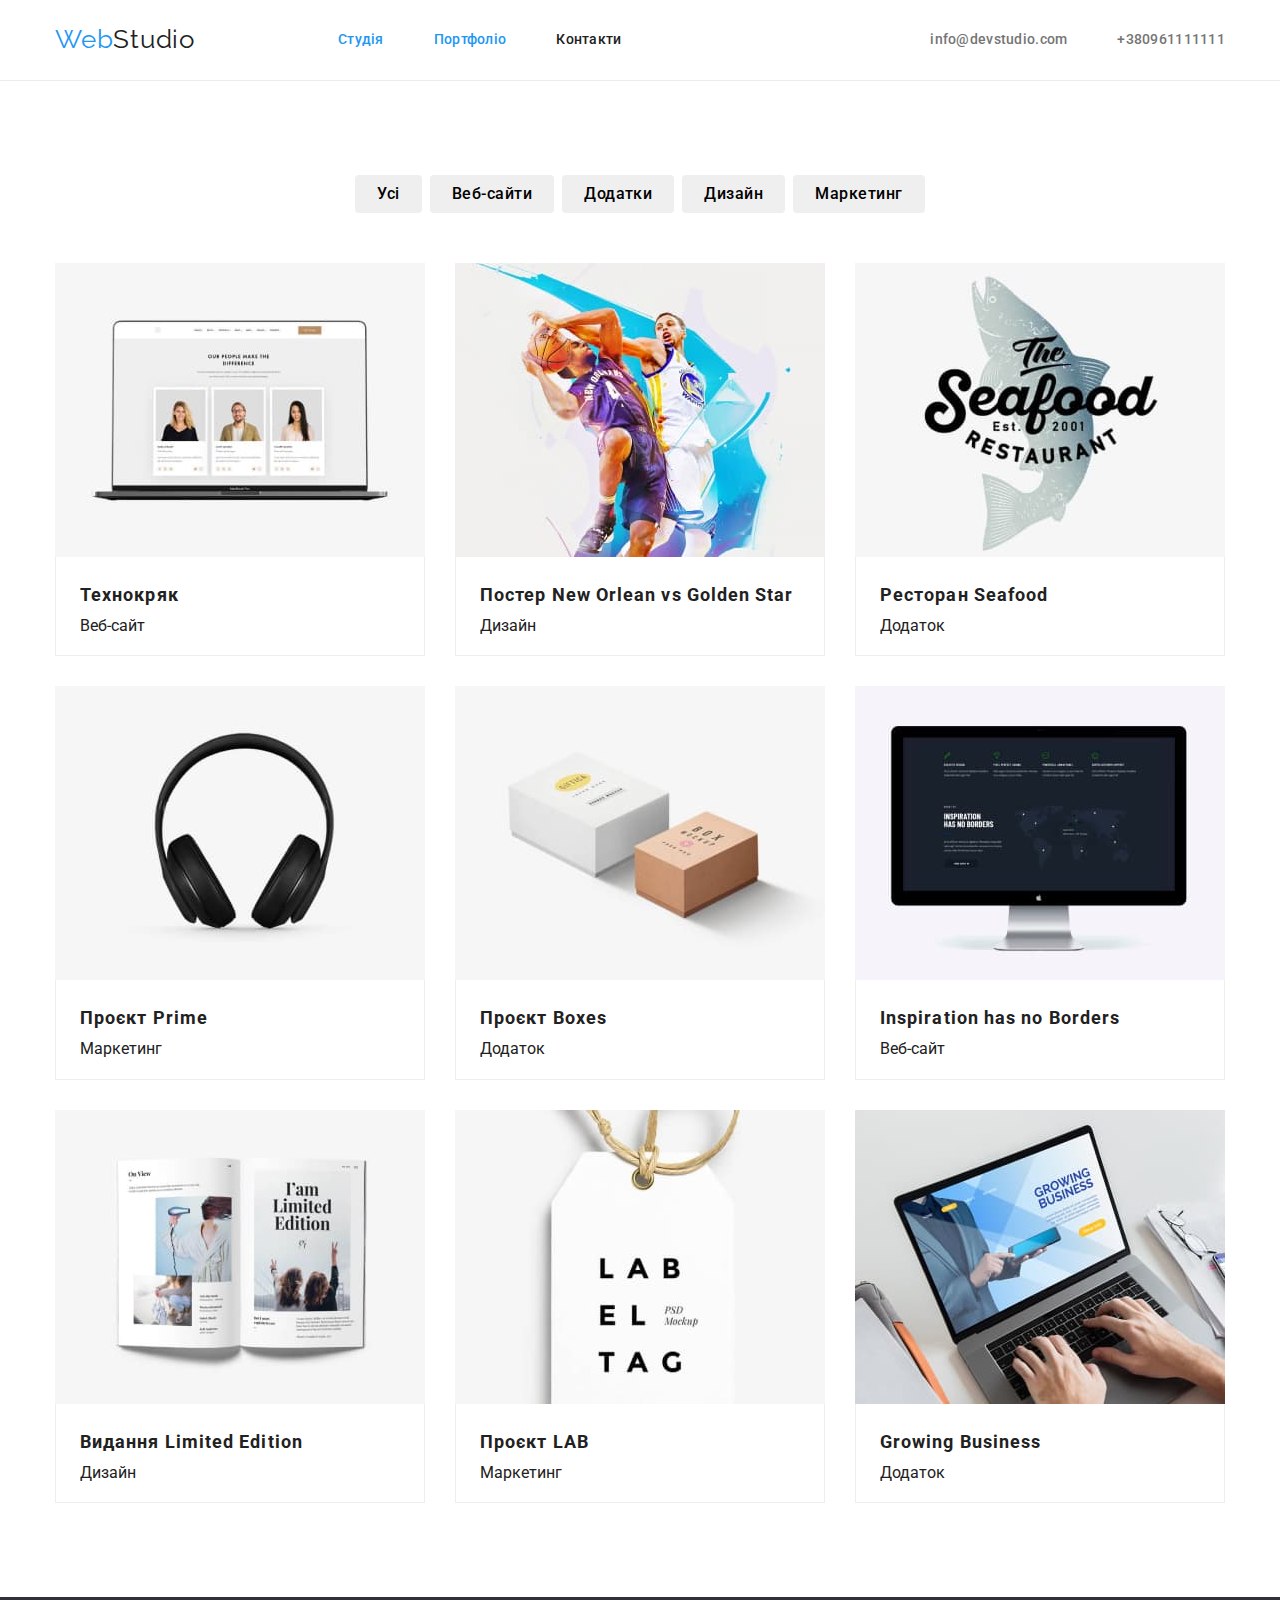
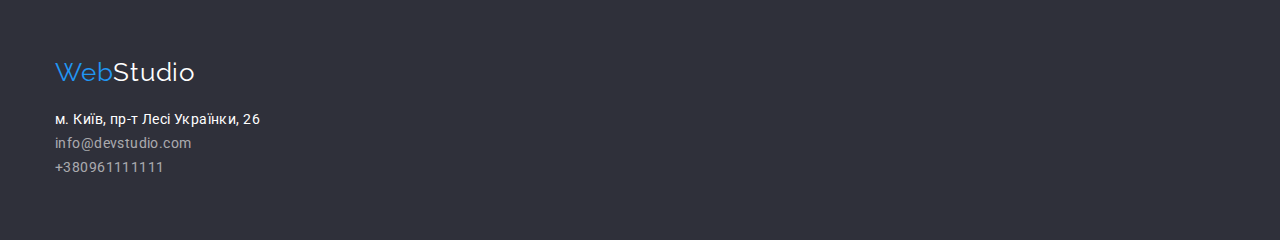
==== portfolio.html @ ae342840 "Сreate repositiriy" ====
<!DOCTYPE html>
<html lang="uk">
<head>
    <meta charset="UTF-8">
    <meta http-equiv="X-UA-Compatible" content="IE=edge">
    <meta name="viewport" content="width=device-width, initial-scale=1.0">
    <title>Студія</title>

    <link rel="preconnect" href="https://fonts.googleapis.com">
    <link rel="preconnect" href="https://fonts.gstatic.com" crossorigin>
    <link href="https://fonts.googleapis.com/css2?family=Raleway:wght@700&family=Roboto:wght@400;500;700;900&display=swap"
        rel="stylesheet">
        
    <link rel="stylesheet" href="https://cdnjs.cloudflare.com/ajax/libs/modern-normalize/1.0.0/modern-normalize.min.css" />
    <link rel="stylesheet" href="./css/styles.css">
    
</head>
<body>

    

<header class="header">

    <div class="container header-nav">
        <nav>
            <ul class="site-nav list">

                <li> <a class="logo" lang="en" href="./index.html">Web<span class="logo-header-studio">Studio</span></a> </li>
                <li> <a href="./index.html" class="link current">Студія</a> </li>
                <li> <a href="./portfolio.html" class="link current">Портфоліо</a> </li>
                <li> <a href="" class="link">Контакти</a> </li>

            </ul>
        </nav>

        <ul class="site-contacts list">

            <li class="mail"> <a class="link" lang="en" href="malito:info@devstudio.com">info@devstudio.com</a> </li>
            <li> <a class="link" href="tel:+380961111111">+380961111111</a> </li>

        </ul>
    </div>
</header>


<main>

    <section class="section">

        <div class="container">

        <h1 class="visually-hidden">Зразки робіт</h1> <!--Зробити невидимим-->

<ul class="filter list">
    <li class="filter-button"> <button type="button">Усі</button></li>
    <li class="filter-button"> <button type="button">Веб-сайти</button></li>
    <li class="filter-button"> <button type="button">Додатки</button></li>
    <li class="filter-button"> <button type="button">Дизайн</button></li>
    <li> <button type="button">Маркетинг</button></li>
</ul>

<ul class="works list">
    <li class="card"> <a class="link" href=""><img class="works-picture" src="./images/img10.jpg" alt="Головна сторінка сайту Технокряк" width="370" height="294">
        <div class="works-name">
            <h2>Технокряк</h2>
            <p>Веб-сайт</p>
        </div>
        </a>
    </li>

    <li class="card"> <a class="link" href=""><img class="works-picture" src="./images/img11.jpg" alt="Дизайн постеру гри баскетболістів" width="370" height="294">
        <div class="works-name">
            <h2>Постер New Orlean vs Golden Star</h2>
            <p>Дизайн</p>
        </div>
        </a>
    </li>

    <li class="card"> <a class="link" href=""><img class="works-picture" src="./images/img12.jpg" alt="Логотип ресторану з зображенням риби" width="370" height="294">
        <div class="works-name">
            <h2>Ресторан Seafood</h2>
            <p>Додаток</p>
        </div>
        </a>
    </li>

    <li class="card"> <a class="link" href=""><img class="works-picture" src="./images/img13.jpg" alt="Логотип проекту, зображені навушники" width="370" height="294">
        <div class="works-name">
            <h2>Проєкт Prime</h2>
            <p>Маркетинг</p>
        </div>
        </a>
    </li>

    <li class="card"> <a class="link" href=""><img class="works-picture" src="./images/img14.jpg" alt="Логотип проекту, зображені коробки" width="370" height="294">
        <div class="works-name">
            <h2>Проєкт Boxes</h2>
            <p>Додаток</p>
        </div>
        </a>
    </li>

    <li class="card"> <a class="link" href=""><img class="works-picture" src="./images/img15.jpg" alt="Зображення Макбуку" width="370" height="294">
        <div class="works-name">
            <h2>Inspiration has no Borders</h2>
            <p>Веб-сайт</p>
        </div>
        </a>
    </li>

    <li class="card"> <a class="link" href=""><img class="works-picture" src="./images/img16.jpg" alt="Зображення журналу" width="370" height="294">
        <div class="works-name">
            <h2>Видання Limited Edition</h2>
            <p>Дизайн</p>
        </div>
        </a>
    </li>

    <li class="card"> <a class="link" href=""><img class="works-picture" src="./images/img17.jpg" alt="Зображення бірки" width="370" height="294">
        <div class="works-name">
            <h2>Проєкт LAB</h2>
            <p>Маркетинг</p>
        </div>
        </a>
    </li>

    <li class="card"> <a class="link" href=""><img class="works-picture" src="./images/img18.jpg" alt="Ноутбук" width="370" height="294">
        <div class="works-name">
            <h2>Growing Business</h2>
            <p>Додаток</p>
        </div>
        </a>
    </li>
</ul>

</div>

</section>

</main>

<footer>

<div class="container">
    
<a class="logo" lang="en" href="./index.html">Web<span class="logo-studio-footer">Studio</span></a>
    <address>
        <ul class="footer list">
            <li><a class="address" href="https://goo.gl/maps/CPtrU1FHBa2aNyZL9">м. Київ, пр-т Лесі Українки, 26</a></li>
            <li><a href="malito:info@devstudio.com">info@devstudio.com</a></li>
            <li><a href="tel:+380961111111">+380961111111</a></li>
        </ul>
    </address>
</div>

</footer>



</body>
</html>
---- css/styles.css ----
/* основний колір #212121
вторичній колір текста #757575
колір акцента #2196F3
вторичний колір фона #F5F4FA */

:root {
    --primary-white-color: #ffffff;
    --primary-text-color: #212121;
    --accent-color: #2196F3;
    --text-color: #757575;
    /* --card-set-gap: 30px; */
}

body {
    background-color: var(--primary-white-color);
    color: var(--primary-text-color);

    font-family: Roboto, sans-serif;
}

.container {
    width: 1200px;
    /* outline: 2px dashed rgb(236, 22, 172); */
    padding: 0 15px ;
    margin-left: auto;
    margin-right: auto;
}

/* Утіліти */
.list {
    list-style: none;
    padding: 0;
    margin: 0;
}

h1, h2, h3, p {
    margin-top: 0;
    margin-bottom: 0;
    padding-top: 0;
    padding-bottom: 0;
}

.header {
    border-bottom: 1px solid #ECECEC;
    
}
/* nav */
.logo {
    color: var(--accent-color);
    font-family: Raleway, sans-serif;
    font-size: 26px;
    line-height: 1.2;
    letter-spacing: 0.03em;
    text-decoration: none;

    margin-right: 93px;
}

.logo-header-studio {
    color: var(--primary-text-color);
}

.header-nav {
    display: flex;
    align-items: center;  
}


.site-nav {
    display: flex;
    align-items:center;
    gap: 50px;
}

.site-contacts {
    display: flex;
    align-items: center;
    margin-left: auto;
    gap: 50px;
}

.site-nav .link {
    color: var(--primary-text-color);
    font-weight: 500;
    font-size: 14px;
    line-height: 1.14;
    letter-spacing: 0.02em;
    text-decoration: none;

    display: block;
    padding-top: 32px;
    padding-bottom: 32px;
}

.site-nav .link.current {
    color: var(--accent-color);
}

.site-contacts .link {
    color: var(--text-color);
    text-decoration: none;
    font-weight: 500;
    font-size: 14px;
    line-height: 1.14;
    letter-spacing: 0.02em;

    display: block;
    padding-top: 32px;
    padding-bottom: 32px;
}

.site-nav .link:hover, .site-nav .link:focus,
.site-contacts .link:hover, .site-contacts .link:focus {
    color: var(--accent-color);
}

/* hero */
.hero {
    background-color: #000000;
    text-align: center;
    padding-top: 200px;
    padding-bottom: 200px;
}

.hero-title {
    color: var(--primary-white-color);
    font-weight: 900;
    font-size: 44px;
    line-height: 1.36;
    letter-spacing: 0.06em;
    text-transform: uppercase;
    
    margin-bottom: 30px;
    max-width: 690px;
    margin-left: auto;
    margin-right: auto;
}

.hero-button {
    font-family: inherit;
    color: var(--primary-white-color);
    background-color: var(--accent-color);
    font-weight: 700;
    font-size: 16px;
    line-height: 1.9;
    align-items: center;
    letter-spacing: 0.06em;

    border: none;
    border-radius: 4px;
    padding: 10px 32px;

    cursor: pointer;
}

.hero-button:hover, .hero-button:focus {
background-color:#188CE8;
}


/* ПЕРЕВАГИ */
.visually-hidden {
    position: absolute;
    width: 1px;
    height: 1px;
    margin: -1px;
    border: 0;
    padding: 0;
    white-space: nowrap;
    clip-path: inset(100%);
    clip: rect(0 0 0 0);
    overflow: hidden;
}

.features {
    display: flex;
}

.features .features-item:not(:last-child) {
    margin-right: 30px;
}

.features-name {
    font-weight: 700;
    font-size: 14px;
    line-height: 1.14;
    letter-spacing: 0.03em;
    text-transform: uppercase;

    margin-bottom: 10px;
}

.features.list .text {
    font-size: 14px;
    line-height: 1.71;
    letter-spacing: 0.03em;

    margin-bottom: 10px;
}

.text {
    color: var(--text-color);
}

.section {
    padding-top: 94px;
    padding-bottom: 94px;
}
.no-padding {
    padding-top: 0;
}

.section-title {
    font-weight: 700;
    font-size: 36px;
    line-height: 1.17;
    text-align: center;
    letter-spacing: 0.03em;

    margin-bottom: 50px;
}

.example {
    display: flex;
    justify-content: space-between;
}

/* КОМАНДА */
.team {
    background-color: #F5F4FA;  
}

.team-list {
    display: flex;
    justify-content: space-between;
}

.team-item {
    border-radius: 0px 0px 4px 4px;
    box-shadow: 0px 1px 3px rgba(0, 0, 0, 0.12),
        0px 1px 1px rgba(0, 0, 0, 0.14),
        0px 2px 1px rgba(0, 0, 0, 0.2);;
}

.text-container {
    background-color: var(--primary-white-color);
    width: 270px;
    padding: 30px 0px;  
}

.team-subtitle {
    font-weight: 500;
    font-size: 16px;
    line-height: 1.19;
    letter-spacing: 0.03em;
    text-align: center;

    margin-bottom: 10px;
}

.team-list .text {
    font-size: 16px;
    line-height: 1.19;
    letter-spacing: 0.03em;
    text-align: center;
}

/* Footer */
footer {
    background-color: #2F303A;
    padding-top: 60px;
    padding-bottom: 60px;
}


.logo-studio-footer {
    color: var(--primary-white-color);
}

.footer a {
    color:rgba(255, 255, 255, 0.6);
    font-weight: 400;
    font-size: 14px;
    line-height: 1.71;
    letter-spacing: 0.03em;
    text-decoration: none;
    }

.footer a:hover, .footer a:focus {
    color: var(--accent-color);
}    
    
.footer .address {
    color: var(--primary-white-color);
}

address {
    font-style: normal;
    margin-top: 20px;
    }


/* PORTFOLIO */

/* Buttons */
.filter {
    margin-bottom: 50px;
    display: flex;
    justify-content: center;  
}

.filter-button {
    margin-right: 8px;
}

.filter button {
    font-family: inherit;
    font-weight: 500;
    font-size: 16px;
    line-height: 1.62;
    text-align: center;
    letter-spacing: 0.03em;

    cursor: pointer;

    border-radius: 4px;
    border: 0;
    padding: 6px 22px;
}

.filter button:hover, .filter button:focus {
    color: var(--primary-white-color);
    background-color: var(--accent-color);
    box-shadow: 0px 3px 1px rgba(0, 0, 0, 0.1), 0px 1px 2px rgba(0, 0, 0, 0.08), 0px 2px 2px rgba(0, 0, 0, 0.12);
}

/* WORKS */
.works .link {
    text-decoration: none;
    color: var(--primary-text-color);
}
.works h2{
    font-weight: 700;
    font-size: 18px;
    line-height: 2.0;
    letter-spacing: 0.06em;

    margin-bottom: 4px;
}

works p{
    color: var(--text-color);
    font-size: 16px;
    line-height: 1.88;
    letter-spacing: 0.03em;
}

.works-name {
    width: 370px;
    border-bottom: 1px solid #EEEEEE;
    border-right: 1px solid #EEEEEE;
    border-left: 1px solid #EEEEEE;
    padding-left: 24px;
    padding-bottom: 20px;
    padding-top: 20px;
}

.works-picture {
    display: block;
}

.works{
    display: flex;
    flex-wrap: wrap;
    gap: 30px;
}

.card {
    flex-basis: calc((100% - 2*30px) / 3);
}
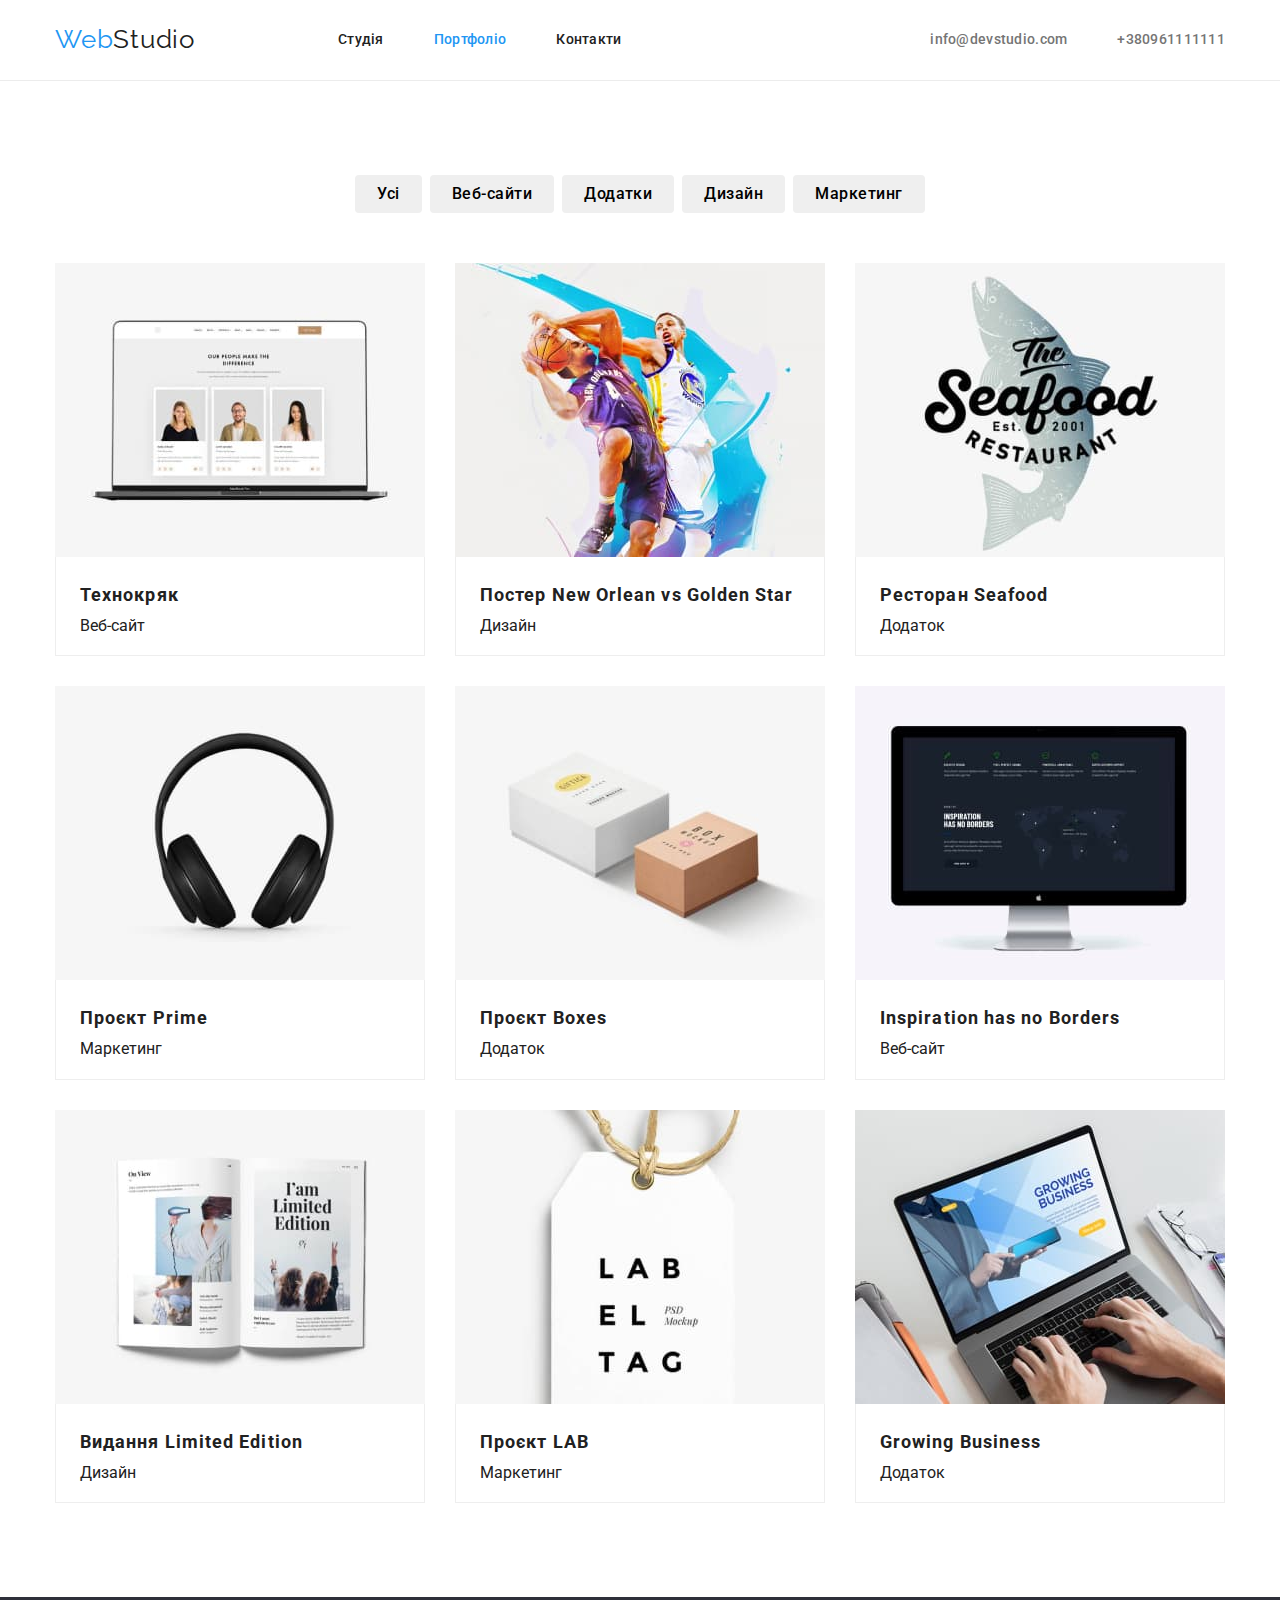
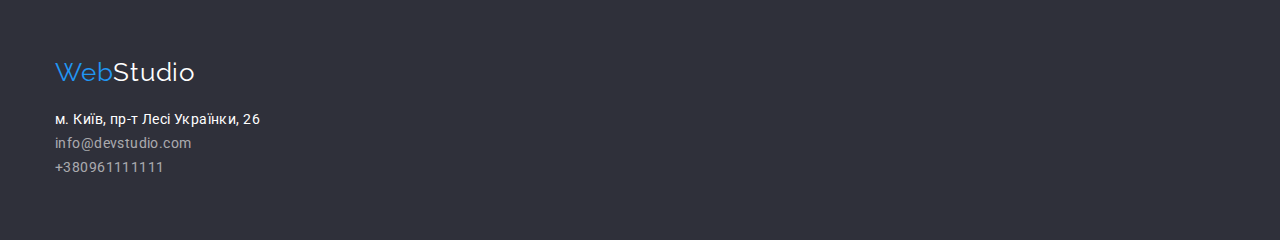
==== commit eb386ae0: "Add images to hero, features" ====
--- a/portfolio.html
+++ b/portfolio.html
@@ -26,7 +26,7 @@
             <ul class="site-nav list">
 
                 <li> <a class="logo" lang="en" href="./index.html">Web<span class="logo-header-studio">Studio</span></a> </li>
-                <li> <a href="./index.html" class="link current">Студія</a> </li>
+                <li> <a href="./index.html" class="link">Студія</a> </li>
                 <li> <a href="./portfolio.html" class="link current">Портфоліо</a> </li>
                 <li> <a href="" class="link">Контакти</a> </li>
 
--- a/css/styles.css
+++ b/css/styles.css
@@ -116,10 +116,28 @@
 
 /* hero */
 .hero {
-    background-color: #000000;
     text-align: center;
+    background-color: #C4C4C4;
+    width: 1600px;
     padding-top: 200px;
     padding-bottom: 200px;
+    margin-left: auto;
+    margin-right: auto;
+}
+/* OVERLAY */
+.overlay {
+    max-width: 1600px;
+    height: 600px;
+    margin-left: auto;
+    margin-right: auto;
+    background-image: linear-gradient(
+        to right,
+        rgba(47, 48, 58, 0.4),
+        rgba(47, 48, 58, 0.4)),
+        url(../images/Header-image.jpg);
+    background-size: cover;
+    background-repeat: no-repeat;
+    background-position: center;
 }
 
 .hero-title {
@@ -198,6 +216,32 @@
     margin-bottom: 10px;
 }
 
+.features-item::before {
+    content: ""; 
+    height: 120px;
+    width: 270px;
+    background-size: contain;
+    background-position: center;
+    background-repeat: no-repeat;
+    display: flex;
+    margin-bottom: 30px;
+}
+
+.details::before {
+    background-image: url(../images/Features1.png);
+}
+
+.timing::before {
+    background-image: url(../images/Features2.png);
+}
+
+.plans::before {
+    background-image: url(../images/Features3.png);
+}
+.technology::before {
+    background-image: url(../images/Features4.png);
+}
+
 .text {
     color: var(--text-color);
 }
@@ -377,4 +421,8 @@
 
 .card {
     flex-basis: calc((100% - 2*30px) / 3);
+}
+
+.card:hover {
+    box-shadow: 0px 1px 1px rgba(0, 0, 0, 0.12), 0px 4px 4px rgba(0, 0, 0, 0.06), 1px 4px 6px rgba(0, 0, 0, 0.16);
 }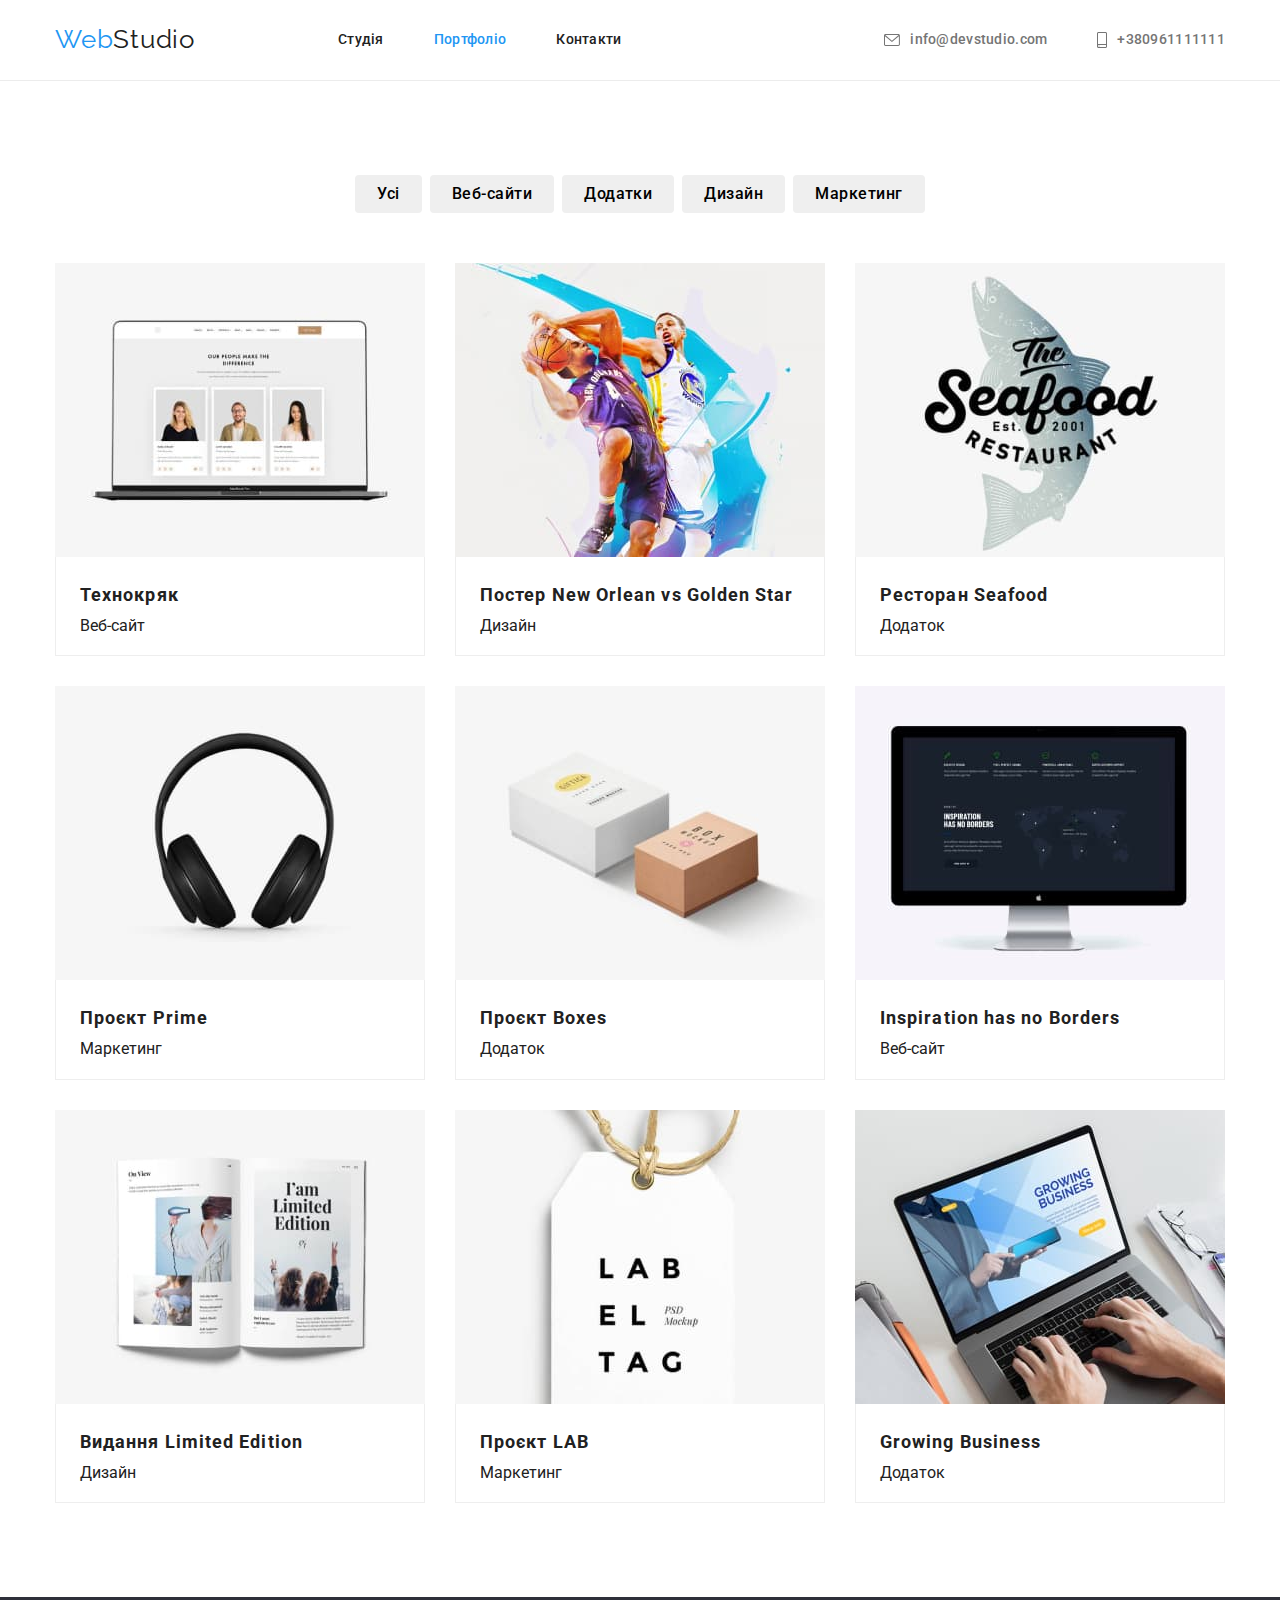
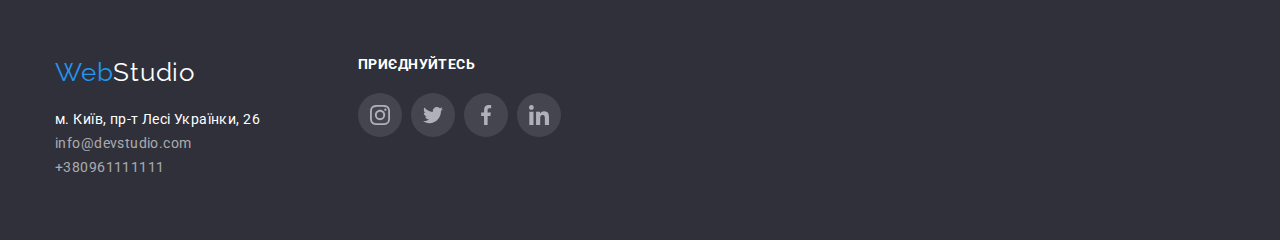
==== commit 534356ec: "Add all icons" ====
--- a/portfolio.html
+++ b/portfolio.html
@@ -33,12 +33,24 @@
             </ul>
         </nav>
 
-        <ul class="site-contacts list">
-
-            <li class="mail"> <a class="link" lang="en" href="malito:info@devstudio.com">info@devstudio.com</a> </li>
-            <li> <a class="link" href="tel:+380961111111">+380961111111</a> </li>
-
-        </ul>
+    <ul class="site-contacts list">
+    
+        <li>
+            <a class="link" lang="en" href="mailto:info@devstudio.com">
+                <svg class="icon mail">
+                    <use href="./images/icon.svg#envelope"></use>
+                </svg>
+                info@devstudio.com</a>
+        </li>
+        <li>
+            <a class="link" href="tel:+380961111111">
+                <svg class="icon phone">
+                    <use href="./images/icon.svg#smartphone"></use>
+                </svg>
+                +380961111111</a>
+        </li>
+    
+    </ul>
     </div>
 </header>
 
@@ -140,19 +152,56 @@
 </main>
 
 <footer>
-
-<div class="container">
-    
-<a class="logo" lang="en" href="./index.html">Web<span class="logo-studio-footer">Studio</span></a>
-    <address>
-        <ul class="footer list">
-            <li><a class="address" href="https://goo.gl/maps/CPtrU1FHBa2aNyZL9">м. Київ, пр-т Лесі Українки, 26</a></li>
-            <li><a href="malito:info@devstudio.com">info@devstudio.com</a></li>
-            <li><a href="tel:+380961111111">+380961111111</a></li>
-        </ul>
-    </address>
-</div>
-
+    <div class="container">
+        <div class="flex-container">
+            <div>
+                <a class="logo" lang="en" href="./index.html">Web<span class="logo-studio-footer">Studio</span></a>
+                <address>
+                    <ul class="footer list">
+                        <li><a class="address" href="https://goo.gl/maps/CPtrU1FHBa2aNyZL9">м. Київ, пр-т Лесі Українки,
+                                26</a></li>
+                        <li><a href="mailto:info@devstudio.com">info@devstudio.com</a></li>
+                        <li><a href="tel:+380961111111">+380961111111</a></li>
+                    </ul>
+                </address>
+            </div>
+
+            <div class="social-footer">
+                <div>
+                    <p>Приєднуйтесь</p>
+                    <ul class="social-links list">
+                        <li><a class="social-item item-footer" href="">
+                                <svg class="social-icon">
+                                    <use href="./images/icon.svg#instagram"></use>
+                                </svg>
+                            </a>
+                        </li>
+
+                        <li><a class="social-item item-footer" href="">
+                                <svg class="social-icon">
+                                    <use href="./images/icon.svg#twitter"></use>
+                                </svg>
+                            </a></li>
+
+                        <li><a class="social-item item-footer" href="">
+                                <svg class="social-icon">
+                                    <use href="./images/icon.svg#facebook"></use>
+                                </svg>
+                            </a>
+                        </li>
+
+                        <li><a class="social-item item-footer" href="">
+                                <svg class="social-icon">
+                                    <use href="./images/icon.svg#linkedin"></use>
+                                </svg>
+                            </a></li>
+                    </ul>
+                </div>
+
+            </div>
+        </div>
+
+    </div>
 </footer>
 
 
--- a/css/styles.css
+++ b/css/styles.css
@@ -103,15 +103,35 @@
     font-size: 14px;
     line-height: 1.14;
     letter-spacing: 0.02em;
-
-    display: block;
+   
+    display: flex;
+    align-items: center;
     padding-top: 32px;
     padding-bottom: 32px;
+    height: 16px;
+    fill: var(--text-color);
 }
 
 .site-nav .link:hover, .site-nav .link:focus,
 .site-contacts .link:hover, .site-contacts .link:focus {
     color: var(--accent-color);
+    fill: var(--accent-color);
+}
+
+
+.icon {
+    /* fill: currentColor; */
+    margin-right: 10px;
+}
+
+.mail {
+    width: 16px;
+    height: 12px;
+}
+
+.phone {
+    width: 10px;
+    height: 16px;
 }
 
 /* hero */
@@ -128,12 +148,13 @@
 .overlay {
     max-width: 1600px;
     height: 600px;
-    margin-left: auto;
-    margin-right: auto;
+    /* margin-left: auto;
+    margin-right: auto; */
     background-image: linear-gradient(
         to right,
         rgba(47, 48, 58, 0.4),
-        rgba(47, 48, 58, 0.4)),
+        rgba(47, 48, 58, 0.4)
+        ),
         url(../images/Header-image.jpg);
     background-size: cover;
     background-repeat: no-repeat;
@@ -194,8 +215,23 @@
     display: flex;
 }
 
-.features .features-item:not(:last-child) {
+.features li:not(:last-child) {
     margin-right: 30px;
+}
+
+.features-container {
+    display: flex;
+    width: 270px;
+    height: 120px;
+    background-color: #F5F4FA;
+    margin-bottom: 30px;
+    justify-content: center;
+    align-items: center;
+}
+
+.features-icon {
+    width: 70px;
+    height: 70px;
 }
 
 .features-name {
@@ -212,11 +248,10 @@
     font-size: 14px;
     line-height: 1.71;
     letter-spacing: 0.03em;
-
-    margin-bottom: 10px;
-}
-
-.features-item::before {
+}
+
+/* АЛЬТЕРНАТИВНИЙ СПОСІБ ДОДАВАННЯ SVG ЧЕРЕЗ ПСЕВДОЕЛЕМЕНТИ */
+/* .features-item::before {
     content: ""; 
     height: 120px;
     width: 270px;
@@ -228,7 +263,7 @@
 }
 
 .details::before {
-    background-image: url(../images/Features1.png);
+    background-image: url(../images/svg/antenna\ 1.svg);
 }
 
 .timing::before {
@@ -239,8 +274,7 @@
     background-image: url(../images/Features3.png);
 }
 .technology::before {
-    background-image: url(../images/Features4.png);
-}
+    background-image: url(../images/Features4.png); */
 
 .text {
     color: var(--text-color);
@@ -286,10 +320,15 @@
         0px 2px 1px rgba(0, 0, 0, 0.2);;
 }
 
+.photo {
+    display: block;
+}
+
 .text-container {
     background-color: var(--primary-white-color);
     width: 270px;
     padding: 30px 0px;  
+   
 }
 
 .team-subtitle {
@@ -307,6 +346,66 @@
     line-height: 1.19;
     letter-spacing: 0.03em;
     text-align: center;
+    margin-bottom: 18px;
+}
+
+.social-links {
+    display: flex;
+    justify-content:center;
+}
+
+.social-item {
+    fill: #AFB1B8;
+    display: flex;
+    align-items: center;
+    justify-content: center;
+    width: 44px;
+    height: 44px;
+    border-radius: 50%;
+}
+
+.social-links li:not(:last-child){
+    margin-right: 9px;
+}
+
+.social-item:hover, .social-item:focus {
+    fill: var(--primary-white-color);
+    background-color: var(--accent-color);
+}
+
+.social-icon {
+    width: 20px;
+    height: 20px;
+    
+}
+/* CLIENTS */
+.clients-list {
+    display: flex; 
+}
+
+.clients-list .link-client {
+    display: flex;
+    width: 170px;
+    height: 92px;
+    justify-content: center;
+    align-items: center;
+    border: 1px solid #AFB1B8;
+    border-radius: 4px;
+    fill: #AFB1B8;
+}
+
+.link-client:hover, .link-client:focus{
+    fill: var(--accent-color);
+    border: 1px solid var(--accent-color);
+}
+
+.clients-list li:not(:last-child) {
+    margin-right: 30px;
+}
+
+.icon-client {
+    width: 106px;
+    height: 60px;
 }
 
 /* Footer */
@@ -342,6 +441,32 @@
     font-style: normal;
     margin-top: 20px;
     }
+.flex-container {
+    display: flex;
+}
+
+.social-footer {
+    display: flex;
+    margin-left: 70px;
+}
+
+.social-footer p {
+    color: var(--primary-white-color);
+    text-transform: uppercase;
+    font-weight: 700;
+    font-size: 14px;
+    line-height: 1.14;
+    letter-spacing: 0.03em;
+    margin-bottom: 20px;
+}
+
+.item-footer {
+    width: 44px;
+    height: 44px;
+    border-radius: 50%;
+    background-color: rgba(255, 255, 255, 0.1);;
+}
+
 
 
 /* PORTFOLIO */
